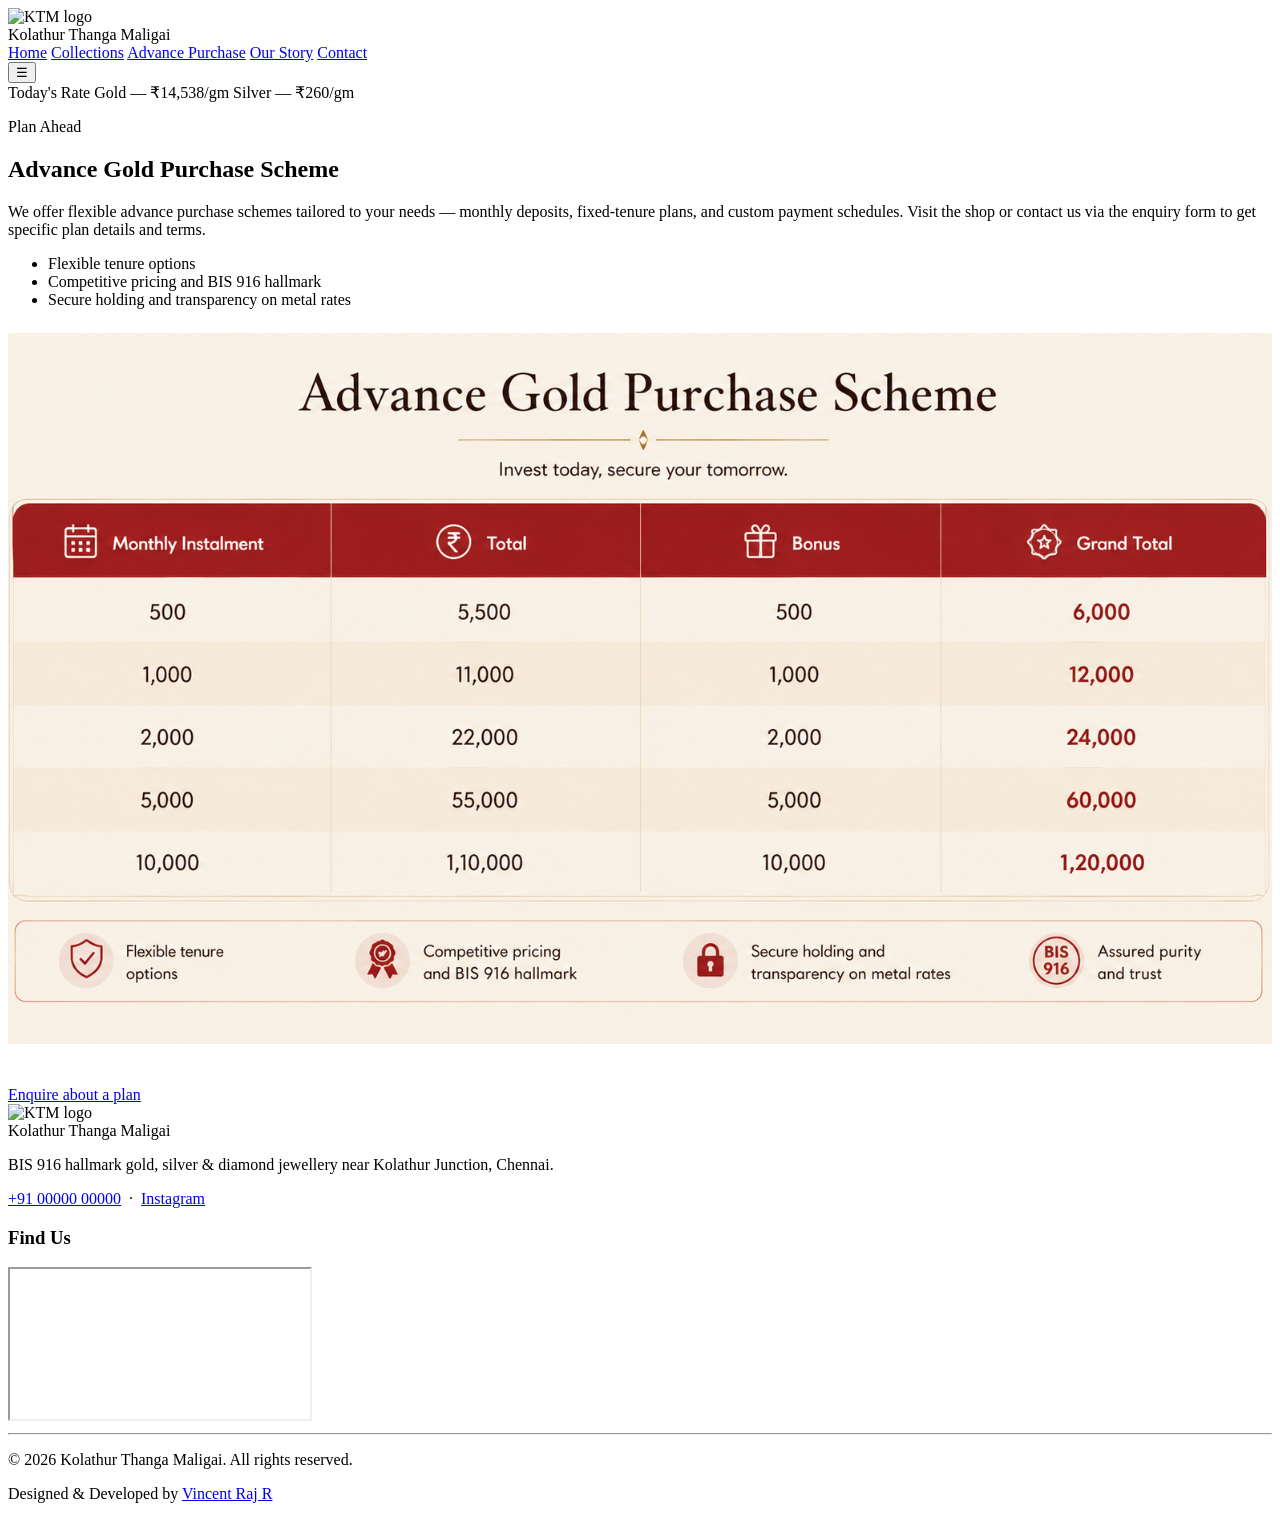
==== advancegoldpurchasescheme.html @ 469cde40 "Add files via upload" ====
<!doctype html>
<html lang="en">
<head>
  <meta charset="utf-8" />
  <meta name="viewport" content="width=device-width,initial-scale=1" />
  <title>Advance Gold Purchase Scheme — KTM</title>
  <link rel="preconnect" href="https://fonts.googleapis.com">
  <link rel="preconnect" href="https://fonts.gstatic.com" crossorigin>
  <link href="https://fonts.googleapis.com/css2?family=Cormorant+Garamond:ital,wght@0,500;0,600;0,700;1,500;1,600&family=Manrope:wght@500;600;700;800&display=swap" rel="stylesheet">
  <link rel="stylesheet" href="css/styles.css">
</head>
<body>
  <header class="site-header">
    <div class="brand">
      <img src="images/logo.png" class="site-logo" alt="KTM logo">
      <div class="brand-text">Kolathur Thanga Maligai</div>
    </div>
    <nav class="nav">
      <a href="index.html">Home</a>
      <a href="collections.html">Collections</a>
      <a href="advancegoldpurchasescheme.html" aria-current="page">Advance Purchase</a>
      <a href="ourstory.html">Our Story</a>
      <a href="contact.html">Contact</a>
    </nav>
    <button class="nav-toggle" aria-label="Toggle menu" aria-expanded="false">☰</button>
  </header>

  <div class="rate-badge" aria-hidden="true">
    <span class="rate-badge-title">Today's Rate</span>
    <span class="rate-badge-line">Gold — ₹14,538/gm</span>
    <span class="rate-badge-line">Silver — ₹260/gm</span>
  </div>

  <main class="purchase-page">
    <section class="purchase">
      <div class="container">
        <p class="eyebrow">Plan Ahead</p>
        <h1>Advance Gold Purchase Scheme</h1>
        <p>We offer flexible advance purchase schemes tailored to your needs — monthly deposits, fixed-tenure plans, and custom payment schedules. Visit the shop or contact us via the enquiry form to get specific plan details and terms.</p>
        <ul>
          <li>Flexible tenure options</li>
          <li>Competitive pricing and BIS 916 hallmark</li>
          <li>Secure holding and transparency on metal rates</li>
        </ul>
        <picture>
          <source media="(max-width: 600px)" srcset="scheme-plan-phone.jpg">
          <img src="scheme-plan.jpg" alt="Advance Gold Purchase Scheme plan" style="width:100%; aspect-ratio:16/9; object-fit:cover; display:block; margin:1.5rem 0; border-radius:2px;">
        </picture>
        <style>
          @media (max-width: 600px){
            picture img{ aspect-ratio: 3/4 !important; object-fit: contain !important; background: var(--ivory-deep); }
          }
        </style>
        <br>
        <a class="btn" href="contact.html">Enquire about a plan</a>
      </div>
    </section>
  </main>

  <footer class="site-footer">
  <div class="footer-top">
    <div class="footer-brand">
      <div class="brand">
        <img src="images/logo.png" class="site-logo" alt="KTM logo">
        <div class="brand-text">Kolathur Thanga Maligai</div>
      </div>
      <p>BIS 916 hallmark gold, silver &amp; diamond jewellery near Kolathur Junction, Chennai.</p>
      <p class="footer-contact">
        <a href="tel:+91-0000000000">+91 00000 00000</a>
        &nbsp;·&nbsp;
        <a href="https://www.instagram.com/kolathurthangamaligai/" target="_blank" rel="noopener">Instagram</a>
      </p>
    </div>
    <div class="footer-map">
      <h3>Find Us</h3>
      <iframe
        src="https://www.google.com/maps/embed?pb=!1m18!1m12!1m3!1d3551.6532694494067!2d80.21641027465382!3d13.126443387203274!2m3!1f0!2f0!3f0!3m2!1i1024!2i768!4f13.1!3m3!1m2!1s0x3a52658e2895fca9%3A0xc379febebfebbcc2!2sKolathur%20Thanga%20Maligai!5e1!3m2!1sen!2sin!4v1787400267834!5m2!1sen!2sin"
        loading="lazy"
        referrerpolicy="no-referrer-when-downgrade"
        title="Kolathur Thanga Maligai location map">
      </iframe>
    </div>
  </div>

  <hr class="divider footer-divider">

  <div class="footer-bottom">
    <p>&copy; 2026 Kolathur Thanga Maligai. All rights reserved.</p>
    <p>Designed &amp; Developed by <a href="https://www.linkedin.com/in/vincentrajr/" target="_blank" rel="noopener noreferrer">Vincent Raj R</a></p>
  </div>
</footer>
  <script src="js/main.js"></script>
</body>
</html>
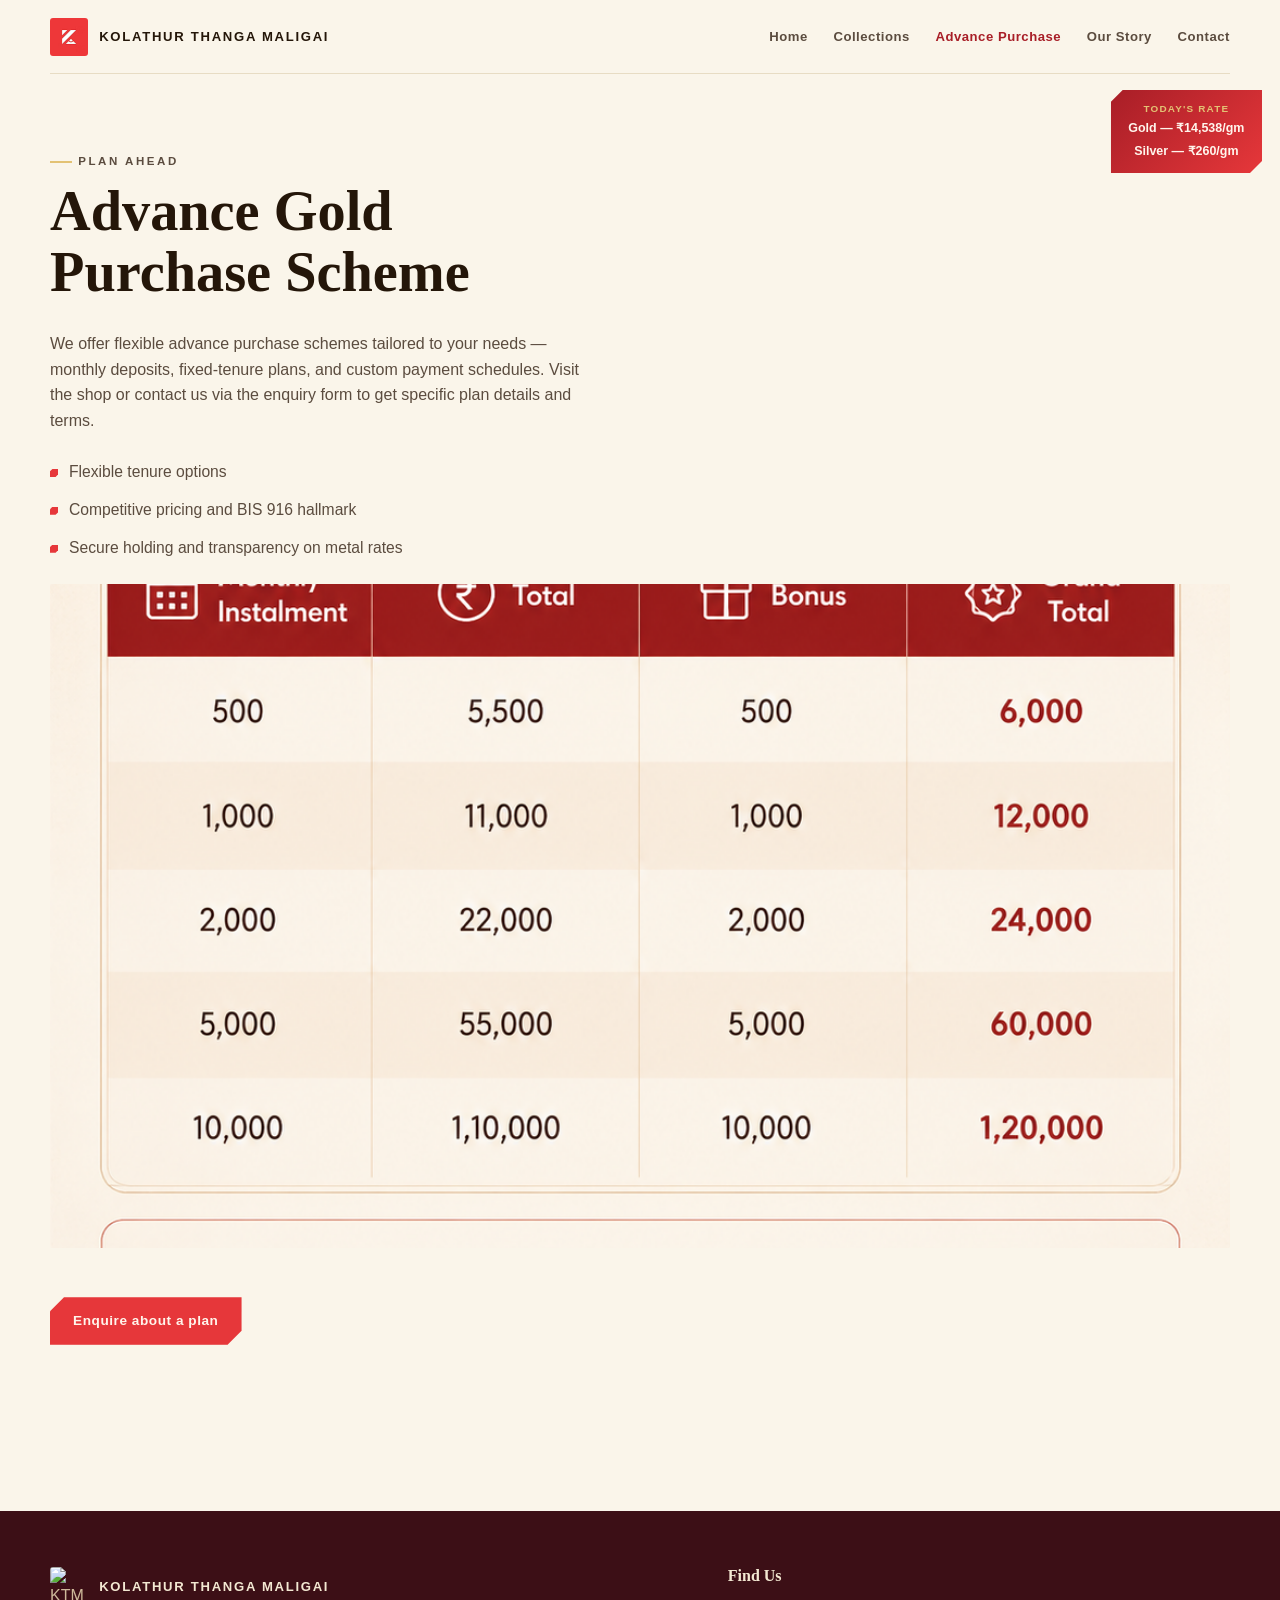
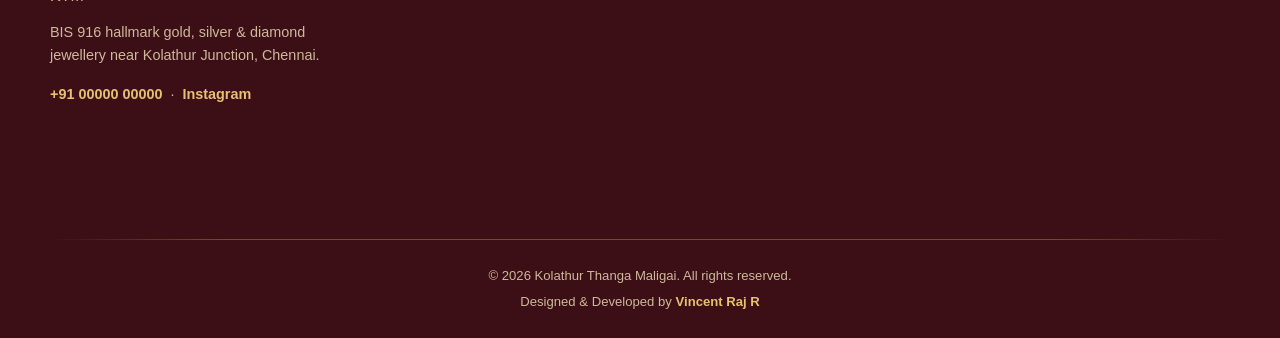
==== commit 827eef0e: "Add files via upload" ====
--- a/advancegoldpurchasescheme.html
+++ b/advancegoldpurchasescheme.html
@@ -7,12 +7,12 @@
   <link rel="preconnect" href="https://fonts.googleapis.com">
   <link rel="preconnect" href="https://fonts.gstatic.com" crossorigin>
   <link href="https://fonts.googleapis.com/css2?family=Cormorant+Garamond:ital,wght@0,500;0,600;0,700;1,500;1,600&family=Manrope:wght@500;600;700;800&display=swap" rel="stylesheet">
-  <link rel="stylesheet" href="css/styles.css">
+  <link rel="stylesheet" href="styles.css">
 </head>
 <body>
   <header class="site-header">
     <div class="brand">
-      <img src="images/logo.png" class="site-logo" alt="KTM logo">
+      <img src="logo.png" class="site-logo" alt="KTM logo">
       <div class="brand-text">Kolathur Thanga Maligai</div>
     </div>
     <nav class="nav">
@@ -89,6 +89,6 @@
     <p>Designed &amp; Developed by <a href="https://www.linkedin.com/in/vincentrajr/" target="_blank" rel="noopener noreferrer">Vincent Raj R</a></p>
   </div>
 </footer>
-  <script src="js/main.js"></script>
+  <script src="main.js"></script>
 </body>
 </html>
--- a/styles.css
+++ b/styles.css
@@ -0,0 +1,831 @@
+/* ==========================================================================
+   KOLATHUR THANGA MALIGAI — stylesheet
+   Palette drawn from the shop's own mark: signal red, warm gold, deep wine,
+   ivory paper. Display serif for headings, geometric sans for everything
+   else — heritage trade, modern shop. Facet-cut corners echo the angled
+   strokes of the "K" mark throughout: cards, buttons, dividers, frames.
+   ========================================================================== */
+
+:root{
+  /* -- color -- */
+  --ink:        #241609;
+  --ink-soft:   #5b4c3f;
+  --paper:      #fffdf8;
+  --ivory:      #faf5ea;
+  --ivory-deep: #f2e9d8;
+  --red:        #e6373a;
+  --red-deep:   #a81e27;
+  --wine:       #3c0f16;
+  --gold:       #b8862e;
+  --gold-light: #e3c274;
+  --gold-hair:  #d8b979;
+  --line:       #e7dcc4;
+
+  /* -- type -- */
+  --display: "Cormorant Garamond", "Times New Roman", serif;
+  --body:    "Manrope", -apple-system, BlinkMacSystemFont, "Segoe UI", sans-serif;
+
+  /* -- shape / motion -- */
+  --facet: 18px;
+  --facet-lg: 34px;
+  --ease: cubic-bezier(.22,.68,.32,1);
+  --radius: 2px;
+
+  --container: 1180px;
+
+  /* -- shared vertical rhythm for page tops, so every page's first heading
+        sits the same distance below the sticky nav -- */
+  --page-pad-top:    clamp(2.75rem, 5.5vw, 4.5rem);
+  --page-pad-bottom: clamp(3rem, 6vw, 4.5rem);
+}
+
+*, *::before, *::after{ box-sizing: border-box; }
+
+html{ scroll-behavior: smooth; }
+@media (prefers-reduced-motion: reduce){
+  html{ scroll-behavior: auto; }
+  *, *::before, *::after{ animation-duration: 0.01ms !important; animation-iteration-count: 1 !important; transition-duration: 0.01ms !important; }
+}
+
+body{
+  margin: 0;
+  background: var(--ivory);
+  color: var(--ink);
+  font-family: var(--body);
+  font-size: 16px;
+  line-height: 1.6;
+  -webkit-font-smoothing: antialiased;
+}
+
+img{ max-width: 100%; display: block; }
+
+a{ color: inherit; text-decoration: none; }
+
+h1, h2, h3, h4{
+  font-family: var(--display);
+  font-weight: 600;
+  line-height: 1.08;
+  margin: 0 0 .5em;
+  color: var(--ink);
+}
+
+h1{ font-size: clamp(2.4rem, 4.4vw, 4.1rem); font-weight: 600; }
+h2{ font-size: clamp(1.7rem, 2.6vw, 2.5rem); }
+h3{ font-size: clamp(1.25rem, 1.8vw, 1.6rem); }
+
+p{ margin: 0 0 1em; color: var(--ink-soft); }
+
+.eyebrow{
+  display: inline-flex;
+  align-items: center;
+  gap: .55em;
+  font-family: var(--body);
+  font-weight: 700;
+  font-size: .72rem;
+  letter-spacing: .22em;
+  text-transform: uppercase;
+  color: var(--red-deep);
+  margin-bottom: .9em;
+}
+.eyebrow::before{
+  content: "";
+  width: 22px; height: 2px;
+  background: var(--gold);
+}
+
+::selection{ background: var(--gold-light); color: var(--wine); }
+
+:focus-visible{
+  outline: 2px solid var(--red);
+  outline-offset: 3px;
+}
+
+/* -- layout helpers -- */
+.container, .site-header, .site-footer > *{
+  width: calc(100% - 3rem);
+  max-width: var(--container);
+  margin-left: auto;
+  margin-right: auto;
+}
+
+section{ padding: clamp(3.5rem, 7vw, 6.5rem) 0; }
+
+/* faceted corner — the signature cut, borrowed from the logotype's angled strokes */
+.facet-tl{ clip-path: polygon(var(--facet) 0, 100% 0, 100% 100%, 0 100%, 0 var(--facet)); }
+.facet-br{ clip-path: polygon(0 0, 100% 0, 100% calc(100% - var(--facet)), calc(100% - var(--facet)) 100%, 0 100%); }
+.facet-both{ clip-path: polygon(var(--facet) 0, 100% 0, 100% calc(100% - var(--facet)), calc(100% - var(--facet)) 100%, 0 100%, 0 var(--facet)); }
+
+.divider{
+  height: 1px;
+  background: linear-gradient(90deg, transparent, var(--gold-hair) 15%, var(--gold-hair) 85%, transparent);
+  border: 0;
+  margin: 0;
+}
+
+
+/* ==========================================================================
+   Header / Nav
+   ========================================================================== */
+.site-header{
+  display: flex;
+  align-items: center;
+  justify-content: space-between;
+  gap: 1.5rem;
+  padding-block: 1.1rem;
+  position: sticky;
+  top: 0;
+  z-index: 50;
+  border-bottom: 1px solid var(--line);
+}
+.site-header::before{
+  content: "";
+  position: absolute;
+  inset: 0;
+  z-index: -1;
+  background: rgba(250, 245, 234, .92);
+  backdrop-filter: blur(6px);
+}
+
+.brand{
+  display: flex;
+  align-items: center;
+  gap: .7rem;
+  min-width: 0;
+}
+
+.site-logo{
+  width: 38px;
+  height: 38px;
+  border-radius: 3px;
+  flex-shrink: 0;
+}
+
+.brand-text{
+  font-family: var(--body);
+  font-weight: 800;
+  font-size: .82rem;
+  letter-spacing: .13em;
+  text-transform: uppercase;
+  color: var(--ink);
+  white-space: nowrap;
+}
+.brand-text::after{
+  content: "";
+}
+
+.nav{
+  display: flex;
+  align-items: center;
+  gap: clamp(1rem, 2vw, 2.1rem);
+}
+
+.nav a{
+  font-size: .82rem;
+  font-weight: 600;
+  letter-spacing: .04em;
+  color: var(--ink-soft);
+  padding-block: .3rem;
+  position: relative;
+  transition: color .2s var(--ease);
+}
+.nav a::after{
+  content: "";
+  position: absolute;
+  left: 0; right: 100%;
+  bottom: -3px;
+  height: 2px;
+  background: var(--red);
+  transition: right .25s var(--ease);
+}
+.nav a:hover, .nav a:focus-visible{ color: var(--ink); }
+.nav a:hover::after, .nav a:focus-visible::after{ right: 0; }
+.nav a[aria-current="page"]{ color: var(--red-deep); }
+
+.nav-toggle{
+  display: none;
+  width: 40px; height: 40px;
+  border: 1px solid var(--line);
+  background: var(--paper);
+  border-radius: 3px;
+  font-size: 1.1rem;
+  cursor: pointer;
+}
+
+@media (max-width: 380px){
+  .site-header{ gap: .6rem; }
+  .brand{ gap: .5rem; }
+  .brand-text{ font-size: .72rem; letter-spacing: .09em; }
+  .site-logo{ width: 32px; height: 32px; }
+}
+
+@media (max-width: 760px){
+  .nav{
+    position: fixed;
+    inset: 64px 0 auto 0;
+    background: var(--paper);
+    flex-direction: column;
+    align-items: flex-start;
+    gap: 0;
+    padding: .5rem 1.5rem 1.25rem;
+    border-bottom: 1px solid var(--line);
+    box-shadow: 0 18px 30px -22px rgba(36, 22, 9, .35);
+    transform: translateY(-8px);
+    opacity: 0;
+    pointer-events: none;
+    transition: all .22s var(--ease);
+  }
+  .nav.open{ transform: translateY(0); opacity: 1; pointer-events: auto; }
+  .nav a{ padding: .7rem 0; width: 100%; border-bottom: 1px solid var(--line); }
+  .nav a:last-child{ border-bottom: 0; }
+  .nav-toggle{ display: block; }
+}
+
+/* ==========================================================================
+   Rate badge (home page only) — decorative, non-interactive
+   ========================================================================== */
+.rate-badge{
+  position: fixed;
+  top: 90px;
+  right: 18px;
+  z-index: 40;
+  pointer-events: none;
+  user-select: none;
+  cursor: default;
+
+  display: flex;
+  flex-direction: column;
+  align-items: center;
+  gap: .15rem;
+  padding: .7rem 1.1rem;
+  background: linear-gradient(135deg, var(--red-deep), var(--red));
+  color: #fff5ec;
+  clip-path: polygon(12px 0, 100% 0, 100% calc(100% - 12px), calc(100% - 12px) 100%, 0 100%, 0 12px);
+  box-shadow: 0 12px 26px -12px rgba(168, 30, 39, .55);
+  overflow: hidden;
+}
+
+.rate-badge-title{
+  font-size: .62rem;
+  font-weight: 800;
+  letter-spacing: .12em;
+  text-transform: uppercase;
+  color: var(--gold-light);
+}
+.rate-badge-line{
+  font-size: .78rem;
+  font-weight: 700;
+  white-space: nowrap;
+}
+
+/* shine sweep */
+.rate-badge::after{
+  content: "";
+  position: absolute;
+  top: 0;
+  left: -60%;
+  width: 40%;
+  height: 100%;
+  background: linear-gradient(120deg, transparent, rgba(255,255,255,.55), transparent);
+  transform: skewX(-20deg);
+  animation: rate-shine 3.2s ease-in-out infinite;
+}
+@keyframes rate-shine{
+  0%   { left: -60%; }
+  55%  { left: 130%; }
+  100% { left: 130%; }
+}
+
+@media (max-width: 600px){
+  .rate-badge{ top: 76px; right: 12px; padding: .55rem .85rem; }
+  .rate-badge-line{ font-size: .72rem; }
+}
+
+/* ==========================================================================
+   Buttons
+   ========================================================================== */
+.btn{
+  display: inline-flex;
+  align-items: center;
+  gap: .6em;
+  background: var(--red);
+  color: #fff5ec;
+  font-family: var(--body);
+  font-weight: 700;
+  font-size: .85rem;
+  letter-spacing: .04em;
+  padding: .95em 1.7em;
+  border: 0;
+  cursor: pointer;
+  clip-path: polygon(14px 0, 100% 0, 100% calc(100% - 14px), calc(100% - 14px) 100%, 0 100%, 0 14px);
+  transition: background .2s var(--ease), transform .2s var(--ease), box-shadow .2s var(--ease);
+  box-shadow: 0 10px 24px -14px rgba(230, 55, 58, .55);
+}
+.btn:hover, .btn:focus-visible{
+  background: var(--red-deep);
+  transform: translateY(-2px);
+  box-shadow: 0 16px 28px -14px rgba(168, 30, 39, .55);
+}
+.btn.ghost{
+  background: transparent;
+  color: var(--wine);
+  border: 1.5px solid var(--gold);
+  box-shadow: none;
+}
+.btn.ghost:hover, .btn.ghost:focus-visible{
+  background: var(--wine);
+  color: var(--ivory);
+  border-color: var(--wine);
+}
+.btn.ghost.on-dark{
+  margin-top: 1.7rem;
+  color: var(--ivory);
+  border-color: var(--gold-light);
+}
+.btn.ghost.on-dark:hover, .btn.ghost.on-dark:focus-visible{
+  background: var(--gold-light);
+  color: var(--wine);
+  border-color: var(--gold-light);
+}
+
+/* ==========================================================================
+   Home — hero
+   ========================================================================== */
+.hero{
+  padding-top: var(--page-pad-top);
+  padding-bottom: var(--page-pad-bottom);
+  position: relative;
+}
+.hero::before{
+  content: "";
+  position: absolute;
+  top: -1px; left: 50%;
+  transform: translateX(-50%);
+  width: calc(100% - 3rem);
+  max-width: var(--container);
+  height: 420px;
+  background:
+    radial-gradient(560px 320px at 88% 8%, rgba(184,134,46,.14), transparent 70%),
+    radial-gradient(420px 260px at 6% 0%, rgba(230,55,58,.09), transparent 70%);
+  pointer-events: none;
+  z-index: -1;
+}
+
+.hero h1{ max-width: 15ch; }
+.hero h1 em{
+  font-style: italic;
+  color: var(--red-deep);
+}
+.hero p{
+  max-width: 46ch;
+  font-size: 1.08rem;
+}
+.hero .btn{ margin-top: .5rem; }
+
+.hero-tag{
+  display: flex;
+  flex-wrap: wrap;
+  gap: 1.6rem;
+  margin-top: 2.4rem;
+  padding-top: 1.6rem;
+  border-top: 1px solid var(--line);
+  max-width: 34rem;
+}
+.hero-tag div{ flex: 1; min-width: 8rem; }
+.hero-tag strong{
+  display: block;
+  font-family: var(--display);
+  font-size: 1.5rem;
+  color: var(--wine);
+}
+.hero-tag span{
+  font-size: .74rem;
+  letter-spacing: .06em;
+  text-transform: uppercase;
+  color: var(--ink-soft);
+}
+
+/* ==========================================================================
+   About
+   ========================================================================== */
+.about{ border-top: 1px solid var(--line); }
+.about h2{ max-width: 16ch; }
+.about p{ max-width: 62ch; font-size: 1.02rem; }
+
+/* ==========================================================================
+   Purchase-scheme callout
+   ========================================================================== */
+.purchase{
+  background: var(--wine);
+  color: var(--ivory);
+  clip-path: polygon(0 0, 100% 0, 100% 100%, var(--facet-lg) 100%, 0 calc(100% - var(--facet-lg)));
+}
+.purchase h2{ color: var(--ivory); }
+.purchase p{ color: #e8dcc8; max-width: 60ch; }
+.purchase .eyebrow{ color: var(--gold-light); }
+.purchase .eyebrow::before{ background: var(--gold-light); }
+.purchase ul{
+  list-style: none;
+  margin: 1.6rem 0 0;
+  padding: 0;
+  display: grid;
+  gap: .9rem;
+  max-width: 40rem;
+}
+.purchase li{
+  display: flex;
+  align-items: baseline;
+  gap: .7em;
+  font-size: .98rem;
+  color: #ece1ce;
+}
+.purchase li::before{
+  content: "";
+  width: 8px; height: 8px;
+  background: var(--gold);
+  flex-shrink: 0;
+  clip-path: polygon(30% 0, 100% 0, 100% 70%, 70% 100%, 0 100%, 0 30%);
+}
+
+/* generic page hero (sub-pages) */
+.purchase-page .purchase, .story-page .about{
+  padding-top: var(--page-pad-top);
+}
+.purchase-page{ padding-top: 0; }
+.purchase-page .purchase{
+  clip-path: none;
+  background: transparent;
+  color: var(--ink);
+}
+.purchase-page .purchase h1{ max-width: 20ch; }
+.purchase-page .purchase p{ color: var(--ink-soft); max-width: 60ch; }
+.purchase-page .purchase ul{ max-width: 42rem; }
+.purchase-page .purchase li{ color: var(--ink-soft); }
+.purchase-page .purchase li::before{ background: var(--red); }
+
+/* Home page — advance purchase section, light (no wine card) */
+#purchase.purchase{
+  clip-path: none;
+  background: transparent;
+  color: var(--ink);
+  border-top: 1px solid var(--line);
+}
+#purchase.purchase h2{ color: var(--ink); }
+#purchase.purchase p{ color: var(--ink-soft); }
+#purchase.purchase .eyebrow{ color: var(--red-deep); }
+#purchase.purchase .eyebrow::before{ background: var(--gold); }
+#purchase.purchase li{ color: var(--ink-soft); }
+#purchase.purchase li::before{ background: var(--red); }
+
+/* ==========================================================================
+   Footer
+   ========================================================================== */
+.site-footer{
+  margin-top: clamp(3rem, 6vw, 5rem);
+  background: var(--wine);
+  color: #ceb99a;
+  padding-block: clamp(2.5rem, 5vw, 3.5rem) 1.6rem;
+}
+
+.footer-top{
+  width: calc(100% - 3rem);
+  max-width: var(--container);
+  margin: 0 auto;
+  display: grid;
+  grid-template-columns: 1.1fr .9fr;
+  gap: clamp(2rem, 5vw, 4rem);
+  align-items: start;
+}
+@media (max-width: 700px){
+  .footer-top{ grid-template-columns: 1fr; }
+}
+
+.footer-brand .brand-text{ color: #f3e8d2; }
+.footer-brand p{ color: #ceb99a; font-size: .9rem; max-width: 34ch; margin: 1rem 0 0; }
+.footer-contact a{ color: var(--gold-light); font-weight: 600; }
+.footer-contact a:hover{ color: #fff; }
+
+.footer-map h3{ color: #f3e8d2; font-size: 1rem; margin-bottom: .8rem; }
+.footer-map iframe{
+  width: 100%;
+  height: 200px;
+  border: 0;
+  display: block;
+  clip-path: polygon(var(--facet) 0, 100% 0, 100% 100%, 0 100%, 0 var(--facet));
+}
+
+.footer-divider{
+  width: calc(100% - 3rem);
+  max-width: var(--container);
+  margin: clamp(2rem, 4vw, 2.6rem) auto 1.6rem;
+  background: linear-gradient(90deg, transparent, rgba(216,185,121,.35) 15%, rgba(216,185,121,.35) 85%, transparent);
+}
+
+.footer-bottom{
+  width: calc(100% - 3rem);
+  max-width: var(--container);
+  margin: 0 auto;
+  display: flex;
+  flex-direction: column;
+  align-items: center;
+  gap: .3rem;
+  text-align: center;
+  font-size: .82rem;
+  color: #ceb99a;
+}
+.footer-bottom p{ margin: 0; color: inherit; }
+.footer-bottom a{ color: var(--gold-light); font-weight: 600; }
+.footer-bottom a:hover{ color: #fff; }
+
+/* ==========================================================================
+   Collections
+   ========================================================================== */
+.collections-page{ padding-top: var(--page-pad-top); }
+
+.controls{
+  display: flex;
+  gap: 1rem;
+  flex-wrap: wrap;
+  padding-top: 0;
+  margin-bottom: 2.6rem;
+  padding-bottom: 1.6rem;
+  border-bottom: 1px solid var(--line);
+}
+.controls input, .controls select{
+  font-family: var(--body);
+  font-size: .92rem;
+  padding: .8em 1em;
+  border: 1px solid var(--line);
+  background: var(--paper);
+  color: var(--ink);
+  border-radius: var(--radius);
+}
+.controls input{ flex: 1; min-width: 220px; }
+@media (max-width: 420px){
+  .controls{ flex-direction: column; }
+  .controls input{ min-width: 0; width: 100%; }
+  .controls select{ width: 100%; }
+}
+.controls input:focus, .controls select:focus{
+  outline: none;
+  border-color: var(--gold);
+  box-shadow: 0 0 0 3px rgba(184,134,46,.15);
+}
+
+.cards{
+  display: grid;
+  grid-template-columns: repeat(auto-fill, minmax(240px, 1fr));
+  gap: 1.6rem;
+  padding-bottom: 3rem;
+}
+
+.card{
+  background: var(--paper);
+  border: 1px solid var(--line);
+  cursor: pointer;
+  overflow: hidden;
+  clip-path: polygon(var(--facet) 0, 100% 0, 100% 100%, 0 100%, 0 var(--facet));
+  transition: transform .25s var(--ease), box-shadow .25s var(--ease), border-color .25s var(--ease);
+}
+.card:hover, .card:focus-visible{
+  transform: translateY(-5px);
+  border-color: var(--gold);
+  box-shadow: 0 20px 34px -20px rgba(60, 15, 22, .35);
+}
+.card img{
+  width: 100%;
+  aspect-ratio: 1 / 1;
+  object-fit: cover;
+  background: var(--ivory-deep);
+}
+.card-body{ padding: 1rem 1.1rem 1.2rem; }
+.card-tag{
+  display: inline-block;
+  font-size: .66rem;
+  font-weight: 800;
+  letter-spacing: .09em;
+  text-transform: uppercase;
+  color: var(--red-deep);
+  background: rgba(230,55,58,.08);
+  padding: .3em .7em;
+  margin-bottom: .6em;
+}
+.card-name{
+  font-family: var(--display);
+  font-size: 1.2rem;
+  font-weight: 600;
+  margin-bottom: .15em;
+}
+.card-id{
+  font-size: .75rem;
+  color: var(--ink-soft);
+  letter-spacing: .03em;
+}
+
+/* ==========================================================================
+   Lightbox
+   ========================================================================== */
+.lightbox{
+  position: fixed;
+  inset: 0;
+  background: rgba(36, 15, 12, .92);
+  display: flex;
+  flex-direction: column;
+  align-items: center;
+  justify-content: center;
+  z-index: 200;
+  padding: 2rem;
+  overflow-y: auto;
+}
+.lightbox.hidden{ display: none; }
+
+.lb-close{
+  position: absolute;
+  top: 1.3rem; right: 1.5rem;
+  width: 42px; height: 42px;
+  border: 1px solid rgba(255,255,255,.3);
+  background: transparent;
+  color: var(--ivory);
+  font-size: 1.1rem;
+  cursor: pointer;
+  border-radius: 50%;
+  transition: background .2s;
+}
+.lb-close:hover{ background: rgba(255,255,255,.12); }
+
+.lb-carousel{
+  position: relative;
+  display: flex;
+  align-items: center;
+  justify-content: center;
+  width: min(100%, 58vh, 720px);
+  max-width: 720px;
+  flex-shrink: 0;
+}
+
+.carousel-btn{
+  width: 44px; height: 44px;
+  flex-shrink: 0;
+  border-radius: 50%;
+  border: 1px solid var(--gold);
+  background: rgba(36, 15, 12, .55);
+  color: var(--gold-light);
+  font-size: 1.4rem;
+  cursor: pointer;
+  transition: background .2s, color .2s;
+  position: absolute;
+  top: 50%;
+  transform: translateY(-50%);
+  z-index: 2;
+}
+.carousel-btn:hover{ background: var(--gold); color: var(--wine); }
+#prevBtn{ left: -8px; }
+#nextBtn{ right: -8px; }
+@media (min-width: 560px){
+  #prevBtn{ left: -56px; }
+  #nextBtn{ right: -56px; }
+}
+@media (max-width: 480px){
+  .lightbox{ padding: 3.25rem 1rem 1.25rem; }
+  .lb-carousel{ width: min(100%, 54vh, 720px); }
+  #prevBtn{ left: 8px; }
+  #nextBtn{ right: 8px; }
+  .carousel-btn{ width: 38px; height: 38px; font-size: 1.2rem; }
+  .lb-close{ top: .75rem; right: .75rem; }
+}
+
+.lb-image-wrap{
+  width: 100%;
+  aspect-ratio: 1/1;
+  background: var(--ivory-deep);
+  position: relative;
+  touch-action: pan-y;
+}
+.lb-image-wrap img{ width: 100%; height: 100%; object-fit: cover; user-select: none; -webkit-user-drag: none; }
+.lb-counter{
+  position: absolute;
+  bottom: .7rem; right: .7rem;
+  background: rgba(36, 15, 12, .68);
+  color: var(--ivory);
+  font-size: .72rem;
+  font-weight: 700;
+  letter-spacing: .03em;
+  padding: .3em .65em;
+  border-radius: 20px;
+}
+
+.lb-info{
+  color: var(--ivory);
+  text-align: center;
+  margin-top: 1.4rem;
+  max-width: 46rem;
+}
+.lb-info h3{ color: var(--ivory); margin-bottom: .3em; }
+.lb-info p{ color: #d9c9ac; font-size: .92rem; }
+
+/* ==========================================================================
+   Contact
+   ========================================================================== */
+main.contact-page{
+  display: grid;
+  grid-template-columns: 1fr;
+  gap: clamp(2rem, 5vw, 4rem);
+  padding-top: var(--page-pad-top);
+  padding-bottom: var(--page-pad-bottom);
+  align-items: start;
+  width: calc(100% - 3rem);
+  max-width: 44rem;
+  margin-left: auto;
+  margin-right: auto;
+}
+.contact-page .contact{
+  padding: 0;
+}
+
+#enquiryForm{
+  display: grid;
+  gap: 1.3rem;
+  margin: 1.8rem 0;
+}
+#enquiryForm label{
+  display: block;
+  font-size: .78rem;
+  font-weight: 700;
+  letter-spacing: .05em;
+  text-transform: uppercase;
+  color: var(--ink-soft);
+}
+#enquiryForm input{
+  display: block;
+  width: 100%;
+  margin-top: .5rem;
+  font-family: var(--body);
+  font-size: 1rem;
+  padding: .7em .2em;
+  border: none;
+  border-bottom: 1.5px solid var(--line);
+  background: transparent;
+  color: var(--ink);
+  transition: border-color .2s;
+}
+#enquiryForm input:focus{
+  outline: none;
+  border-bottom-color: var(--red);
+}
+#enquiryForm button{
+  justify-self: start;
+  margin-top: .6rem;
+  font: inherit;
+}
+.form-note{
+  font-size: .85rem;
+  margin-top: -.6rem;
+}
+.form-note.ok{ color: #2f6b45; }
+.form-note.err{ color: var(--red-deep); }
+
+.contact-meta{
+  padding-top: 1.2rem;
+  border-top: 1px solid var(--line);
+  font-size: .92rem;
+}
+.contact-meta a{ color: var(--red-deep); font-weight: 600; }
+
+/* ==========================================================================
+   Article page
+   ========================================================================== */
+.article-page{
+  padding-top: var(--page-pad-top);
+  padding-bottom: var(--page-pad-bottom);
+}
+.article-page h1{ max-width: 20ch; }
+.article-gallery{
+  display: grid;
+  grid-template-columns: repeat(auto-fill, minmax(200px, 1fr));
+  gap: 1rem;
+  margin: 1.6rem 0 2rem;
+}
+.article-gallery img{
+  aspect-ratio: 1/1;
+  object-fit: cover;
+  clip-path: polygon(var(--facet) 0, 100% 0, 100% 100%, 0 100%, 0 var(--facet));
+}
+
+/* ==========================================================================
+   Our story page
+   ========================================================================== */
+.story-page .about p:first-of-type{
+  font-family: var(--display);
+  font-style: italic;
+  font-size: 1.4rem;
+  color: var(--red-deep);
+}
+
+/* ==========================================================================
+   Purchase / scheme details page list styling override for sub-page (light)
+   ========================================================================== */
+.purchase-page ul{
+  list-style: none;
+  padding: 0;
+  display: grid;
+  gap: .8rem;
+}
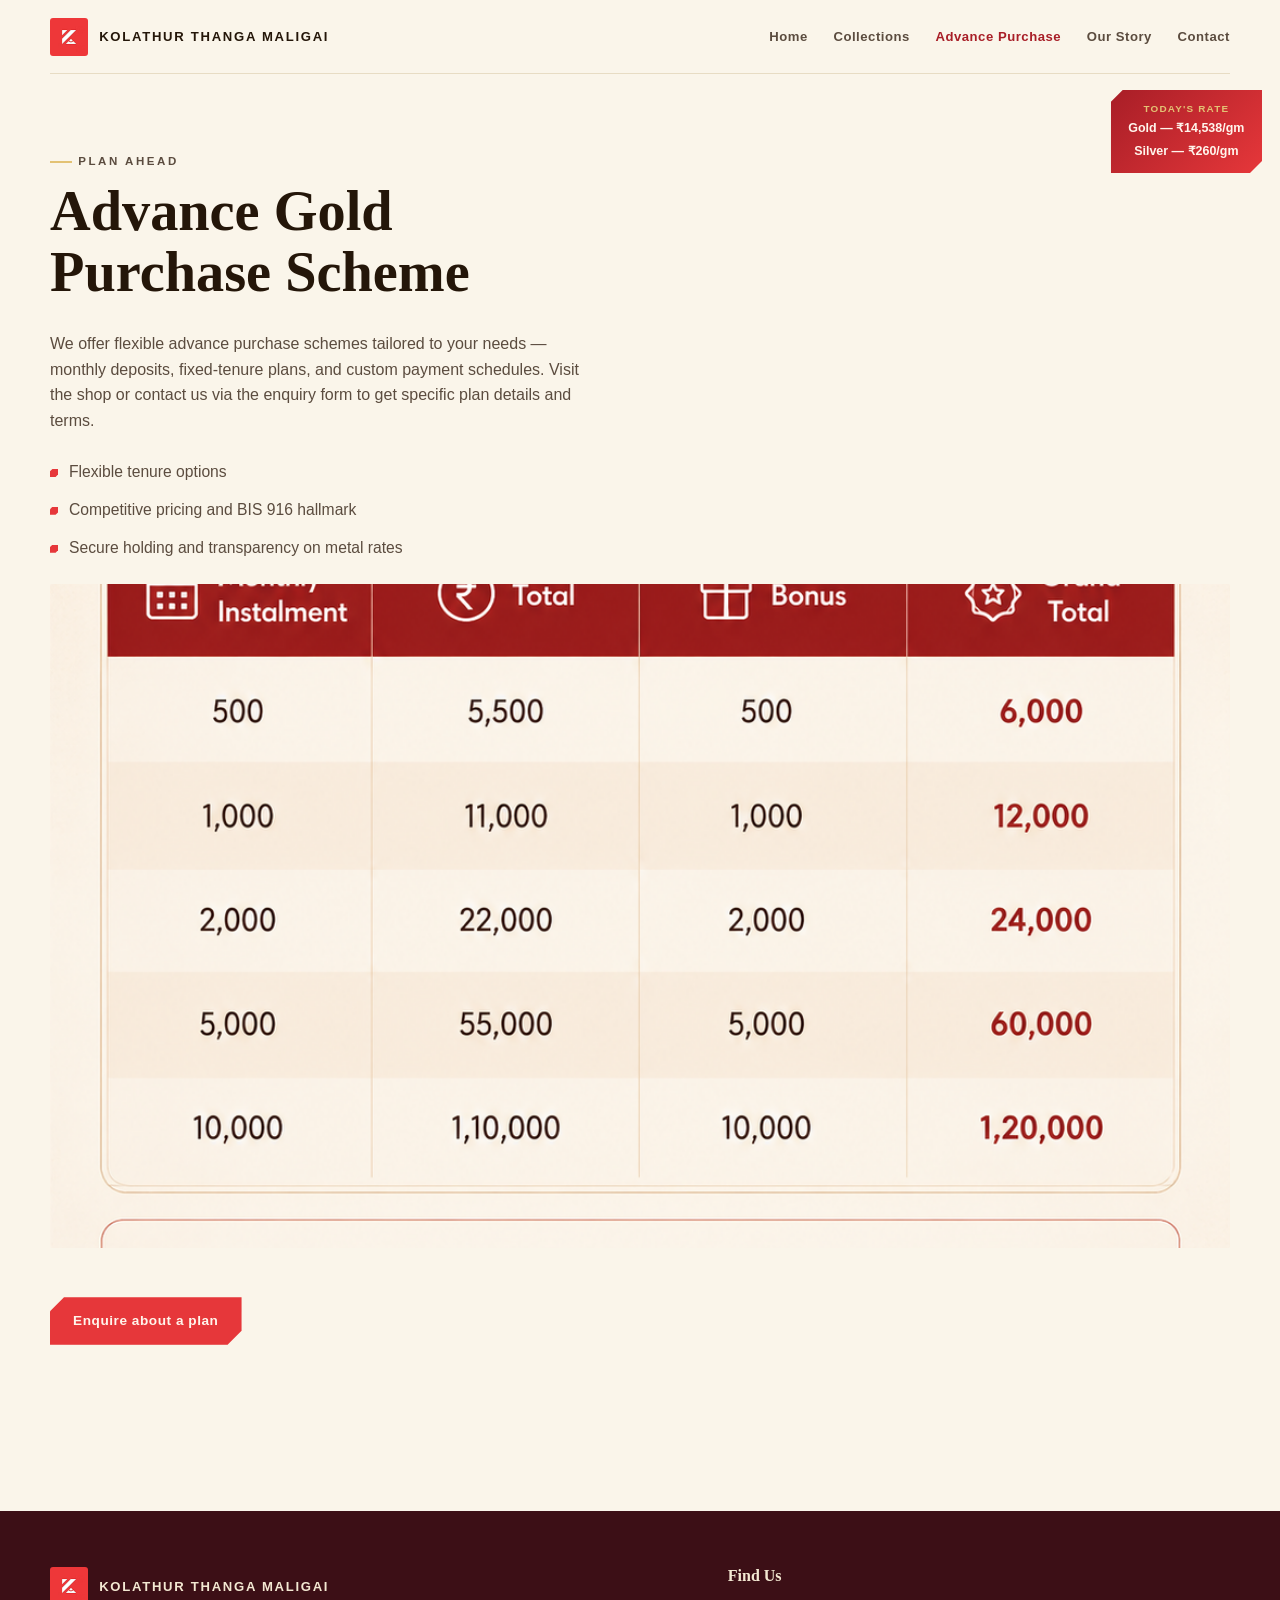
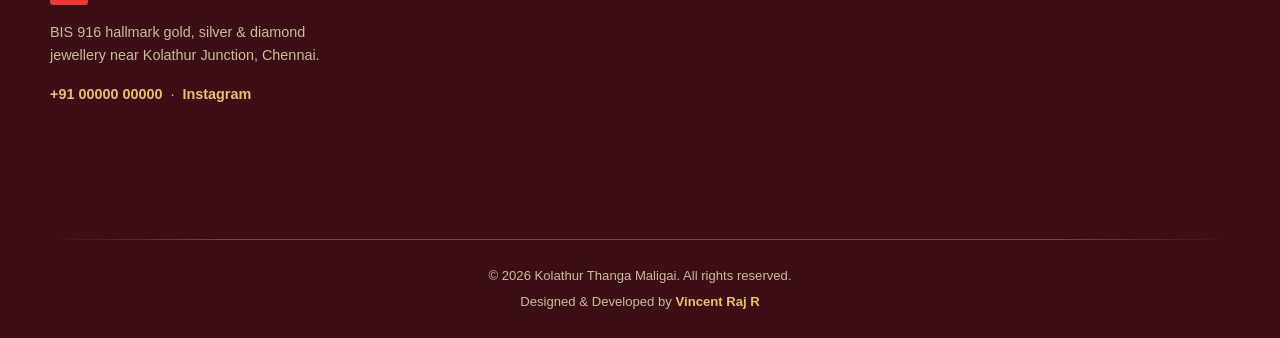
==== commit 2c66824b: "Update logo image source in footer" ====
--- a/advancegoldpurchasescheme.html
+++ b/advancegoldpurchasescheme.html
@@ -61,7 +61,7 @@
   <div class="footer-top">
     <div class="footer-brand">
       <div class="brand">
-        <img src="images/logo.png" class="site-logo" alt="KTM logo">
+        <img src="logo.png" class="site-logo" alt="KTM logo">
         <div class="brand-text">Kolathur Thanga Maligai</div>
       </div>
       <p>BIS 916 hallmark gold, silver &amp; diamond jewellery near Kolathur Junction, Chennai.</p>
@@ -91,4 +91,4 @@
 </footer>
   <script src="main.js"></script>
 </body>
-</html>+</html>
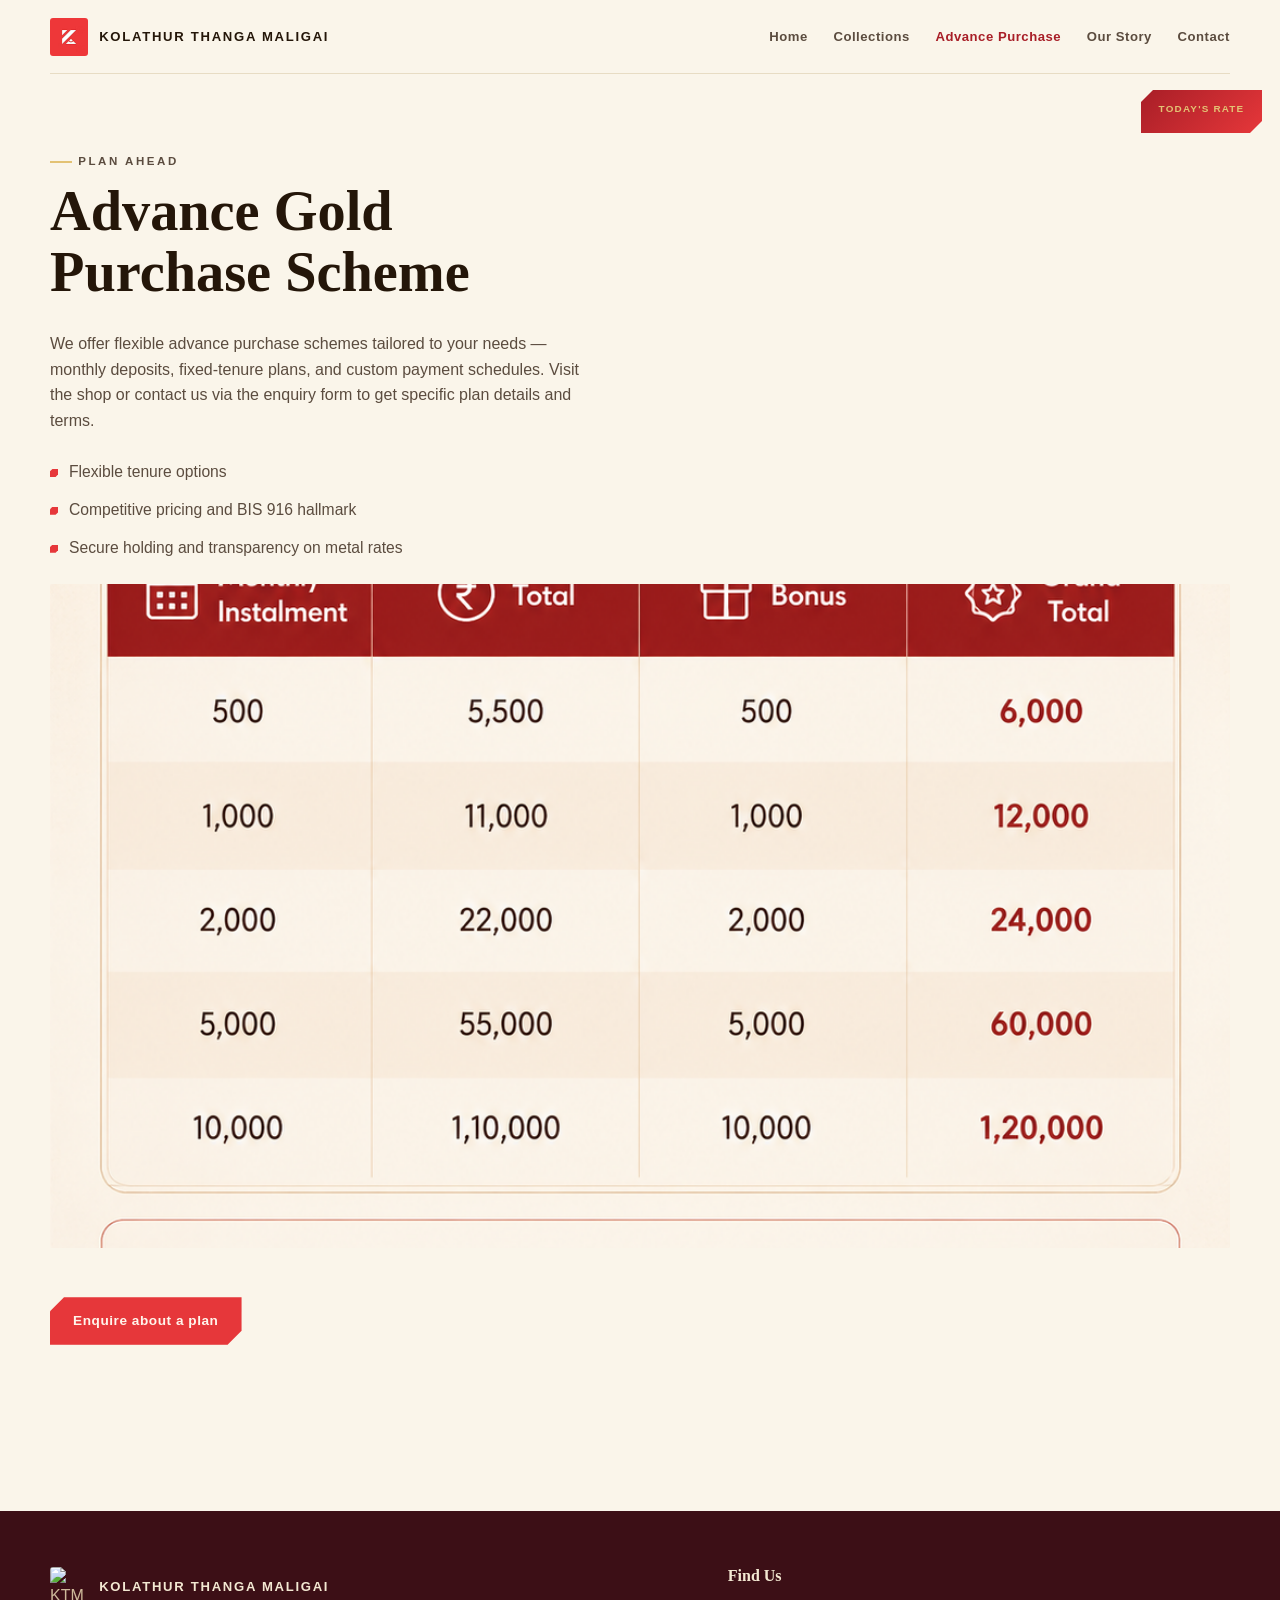
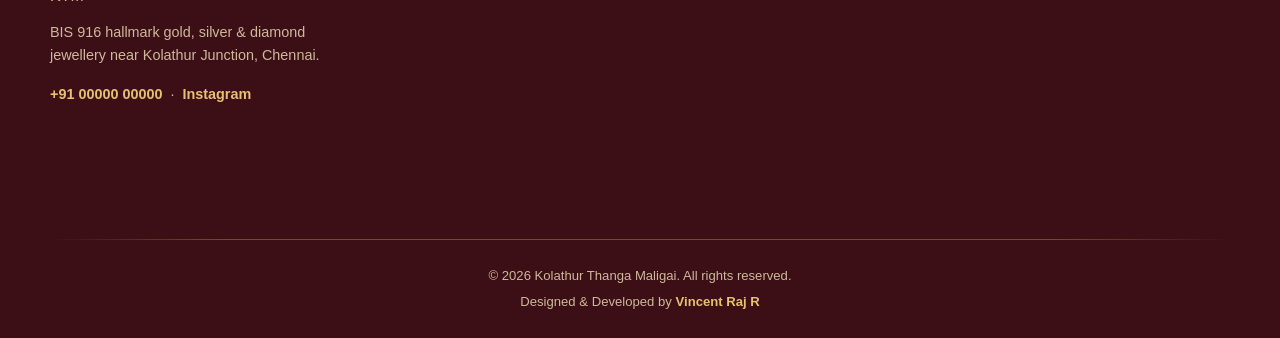
==== commit 3228a073: "Add files via upload" ====
--- a/advancegoldpurchasescheme.html
+++ b/advancegoldpurchasescheme.html
@@ -27,8 +27,8 @@
 
   <div class="rate-badge" aria-hidden="true">
     <span class="rate-badge-title">Today's Rate</span>
-    <span class="rate-badge-line">Gold — ₹14,538/gm</span>
-    <span class="rate-badge-line">Silver — ₹260/gm</span>
+    <span class="rate-badge-line gold"></span>
+    <span class="rate-badge-line silver"></span>
   </div>
 
   <main class="purchase-page">
@@ -61,7 +61,7 @@
   <div class="footer-top">
     <div class="footer-brand">
       <div class="brand">
-        <img src="logo.png" class="site-logo" alt="KTM logo">
+        <img src="images/logo.png" class="site-logo" alt="KTM logo">
         <div class="brand-text">Kolathur Thanga Maligai</div>
       </div>
       <p>BIS 916 hallmark gold, silver &amp; diamond jewellery near Kolathur Junction, Chennai.</p>
@@ -89,6 +89,7 @@
     <p>Designed &amp; Developed by <a href="https://www.linkedin.com/in/vincentrajr/" target="_blank" rel="noopener noreferrer">Vincent Raj R</a></p>
   </div>
 </footer>
+  <script src="rates.js"></script>
   <script src="main.js"></script>
 </body>
-</html>
+</html>
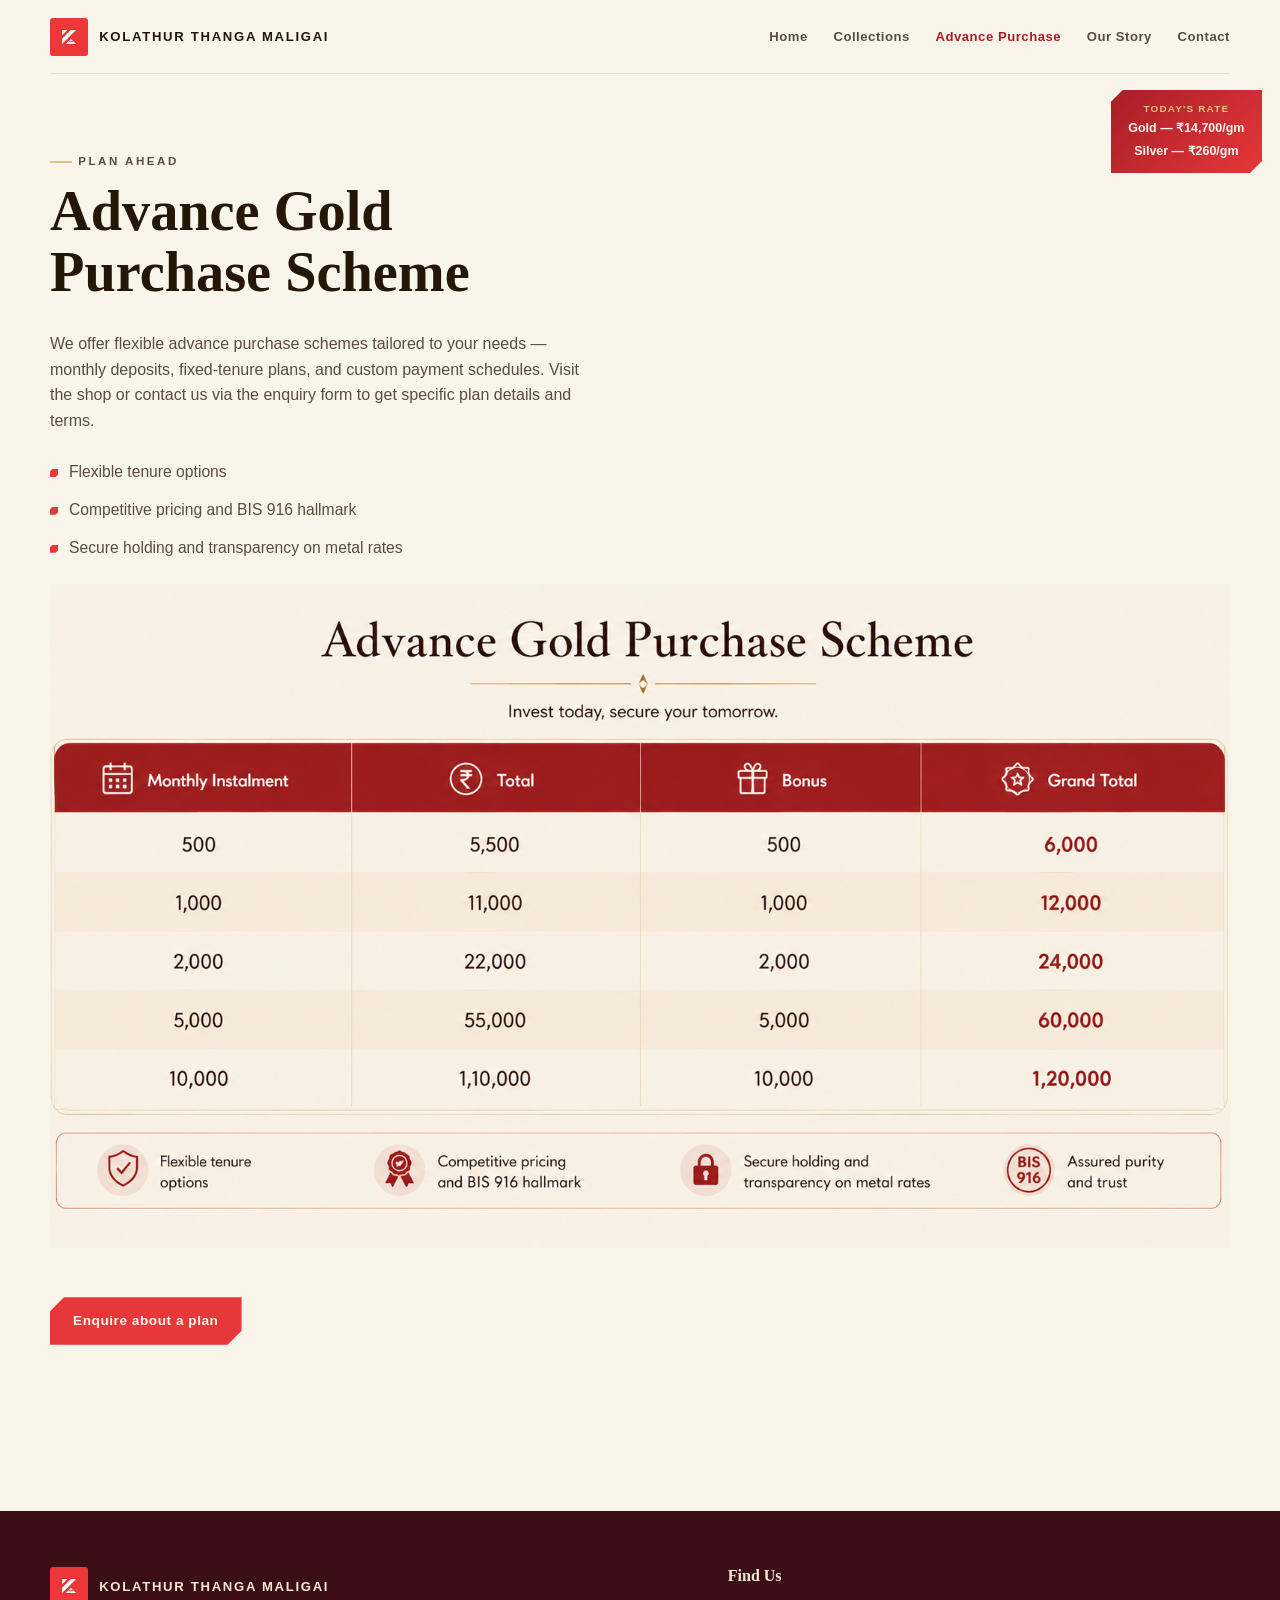
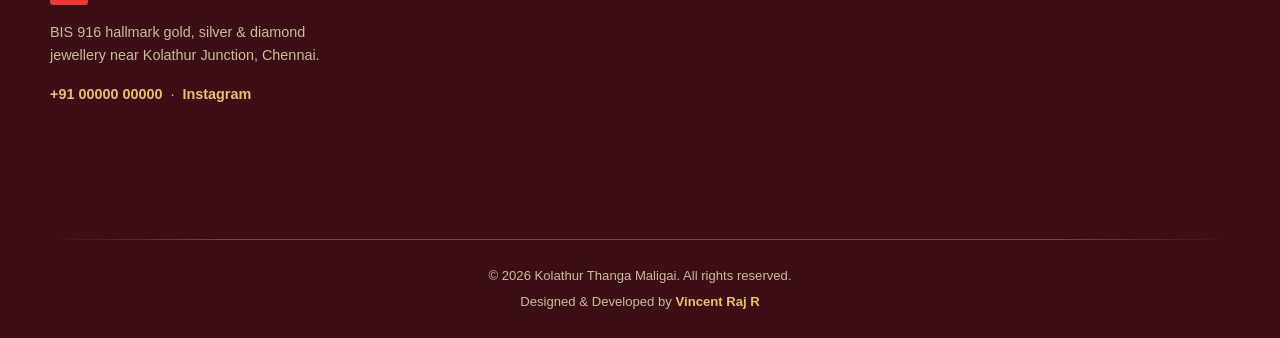
==== commit 8ab896e4: "Update logo image source in footer" ====
--- a/advancegoldpurchasescheme.html
+++ b/advancegoldpurchasescheme.html
@@ -61,7 +61,7 @@
   <div class="footer-top">
     <div class="footer-brand">
       <div class="brand">
-        <img src="images/logo.png" class="site-logo" alt="KTM logo">
+        <img src="logo.png" class="site-logo" alt="KTM logo">
         <div class="brand-text">Kolathur Thanga Maligai</div>
       </div>
       <p>BIS 916 hallmark gold, silver &amp; diamond jewellery near Kolathur Junction, Chennai.</p>
@@ -92,4 +92,4 @@
   <script src="rates.js"></script>
   <script src="main.js"></script>
 </body>
-</html>+</html>
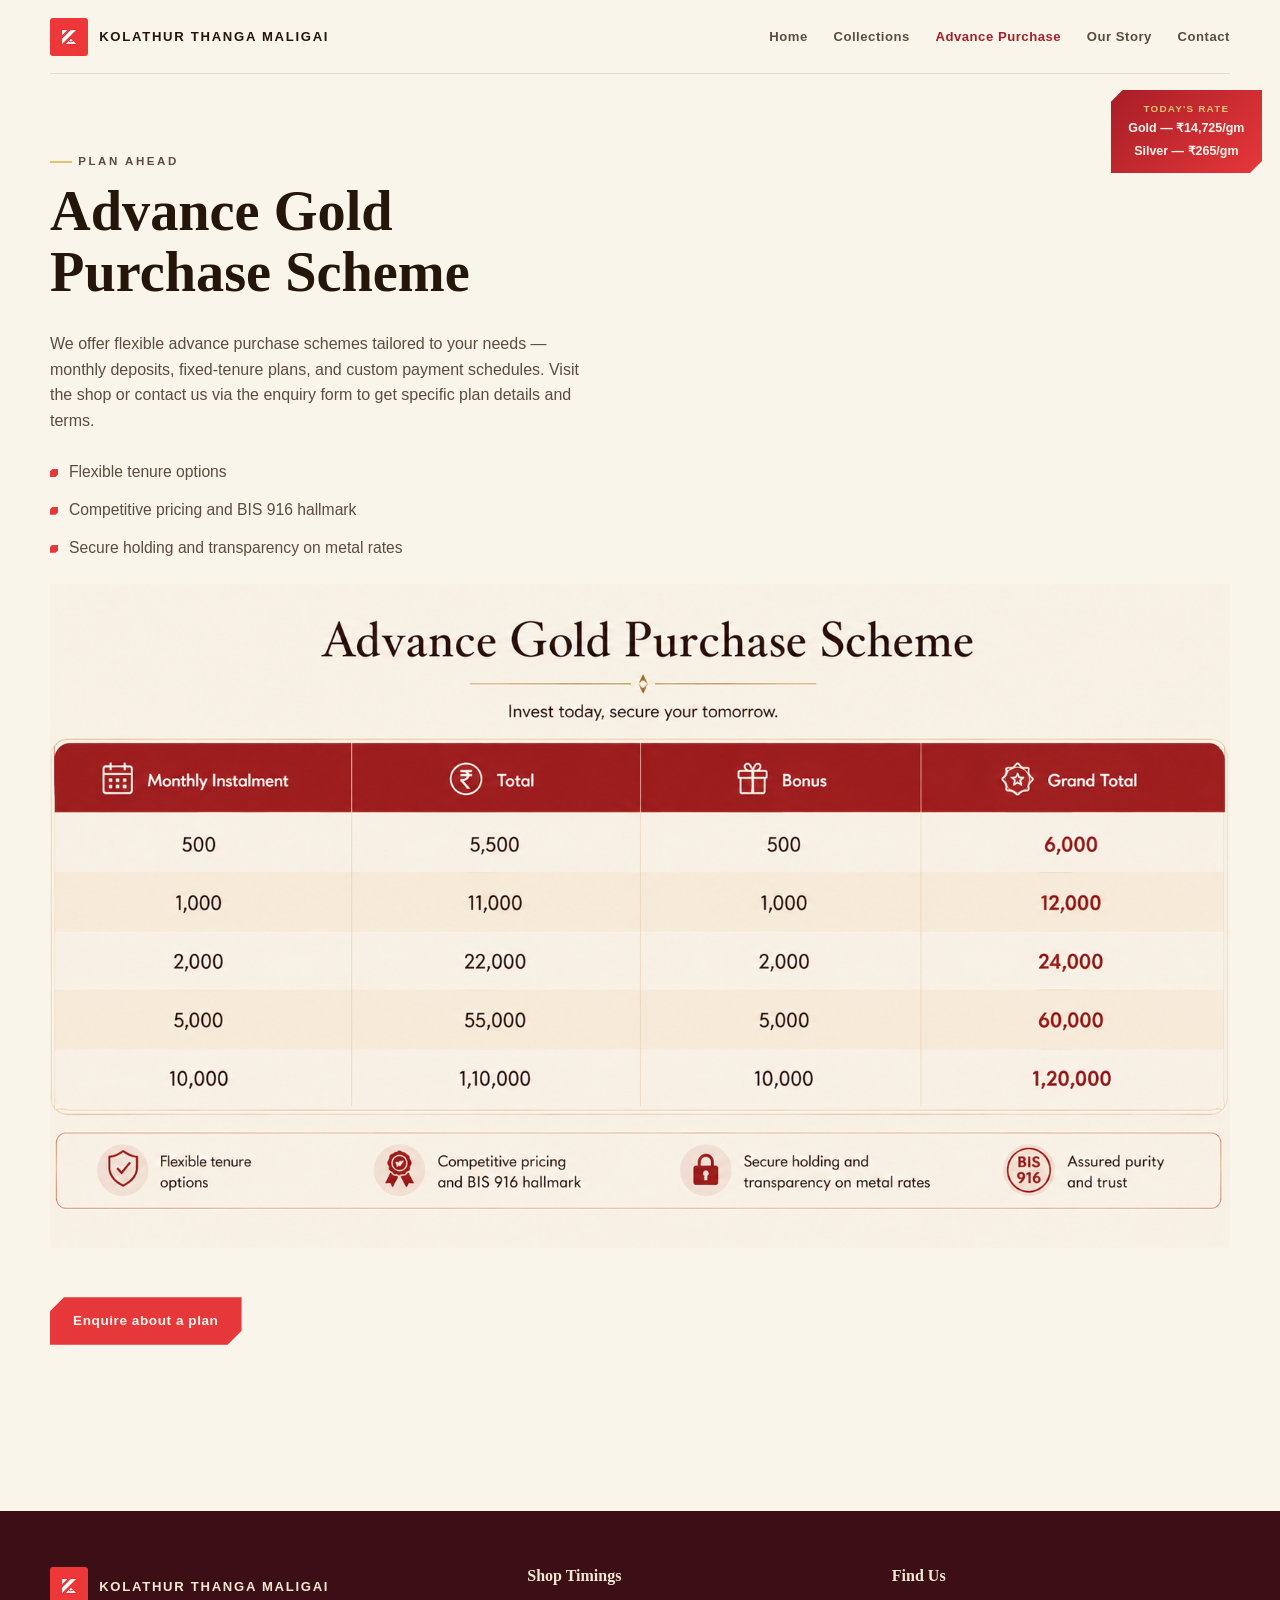
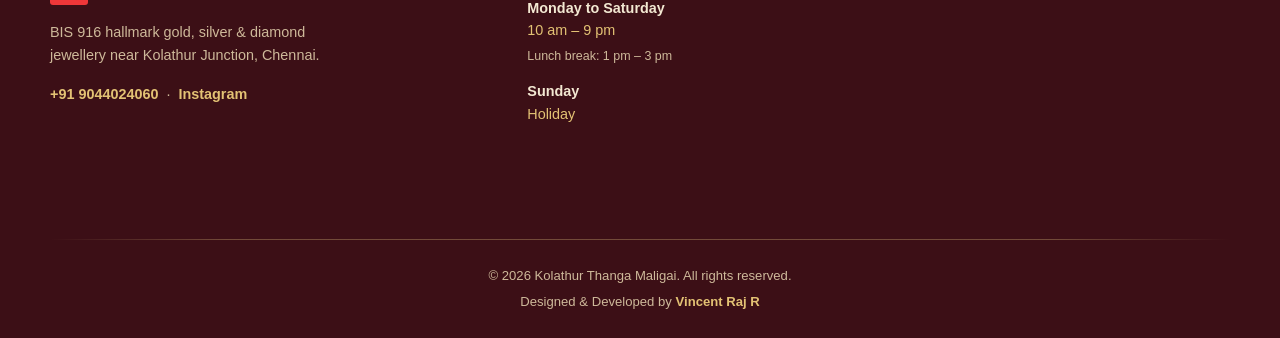
==== commit 9c47c293: "Add files via upload" ====
--- a/advancegoldpurchasescheme.html
+++ b/advancegoldpurchasescheme.html
@@ -7,6 +7,8 @@
   <link rel="preconnect" href="https://fonts.googleapis.com">
   <link rel="preconnect" href="https://fonts.gstatic.com" crossorigin>
   <link href="https://fonts.googleapis.com/css2?family=Cormorant+Garamond:ital,wght@0,500;0,600;0,700;1,500;1,600&family=Manrope:wght@500;600;700;800&display=swap" rel="stylesheet">
+  <meta http-equiv="Content-Security-Policy" content="default-src 'self'; script-src 'self'; style-src 'self' 'unsafe-inline' https://fonts.googleapis.com; font-src https://fonts.gstatic.com; img-src 'self' data: https://images.unsplash.com; frame-src https://www.google.com; connect-src 'self' https://script.google.com; base-uri 'self'; form-action 'self';">
+  <link rel="icon" type="image/png" href="logo.png">
   <link rel="stylesheet" href="styles.css">
 </head>
 <body>
@@ -66,10 +68,15 @@
       </div>
       <p>BIS 916 hallmark gold, silver &amp; diamond jewellery near Kolathur Junction, Chennai.</p>
       <p class="footer-contact">
-        <a href="tel:+91-0000000000">+91 00000 00000</a>
+        <a href="tel:+91-09044024060">+91 9044024060</a>
         &nbsp;·&nbsp;
         <a href="https://www.instagram.com/kolathurthangamaligai/" target="_blank" rel="noopener">Instagram</a>
       </p>
+    </div>
+    <div class="footer-hours">
+      <h3>Shop Timings</h3>
+      <p><strong>Monday to Saturday</strong><span class="footer-hours-time">10 am – 9 pm</span><span class="footer-hours-note">Lunch break: 1 pm – 3 pm</span></p>
+      <p><strong>Sunday</strong><span class="footer-hours-time">Holiday</span></p>
     </div>
     <div class="footer-map">
       <h3>Find Us</h3>
@@ -92,4 +99,4 @@
   <script src="rates.js"></script>
   <script src="main.js"></script>
 </body>
-</html>
+</html>
--- a/styles.css
+++ b/styles.css
@@ -491,9 +491,12 @@
   max-width: var(--container);
   margin: 0 auto;
   display: grid;
-  grid-template-columns: 1.1fr .9fr;
+  grid-template-columns: 1.1fr .8fr .9fr;
   gap: clamp(2rem, 5vw, 4rem);
   align-items: start;
+}
+@media (max-width: 900px){
+  .footer-top{ grid-template-columns: 1fr 1fr; }
 }
 @media (max-width: 700px){
   .footer-top{ grid-template-columns: 1fr; }
@@ -503,6 +506,18 @@
 .footer-brand p{ color: #ceb99a; font-size: .9rem; max-width: 34ch; margin: 1rem 0 0; }
 .footer-contact a{ color: var(--gold-light); font-weight: 600; }
 .footer-contact a:hover{ color: #fff; }
+
+.footer-hours h3{ color: #f3e8d2; font-size: 1rem; margin-bottom: .8rem; }
+.footer-hours p{ margin: 0 0 .9rem; font-size: .9rem; line-height: 1.55; }
+.footer-hours p:last-child{ margin-bottom: 0; }
+.footer-hours strong{ color: #f3e8d2; display: block; }
+.footer-hours-time{ display: block; color: var(--gold-light); }
+.footer-hours-note{
+  display: block;
+  margin-top: .3rem;
+  font-size: .78rem;
+  color: #ceb99a;
+}
 
 .footer-map h3{ color: #f3e8d2; font-size: 1rem; margin-bottom: .8rem; }
 .footer-map iframe{
